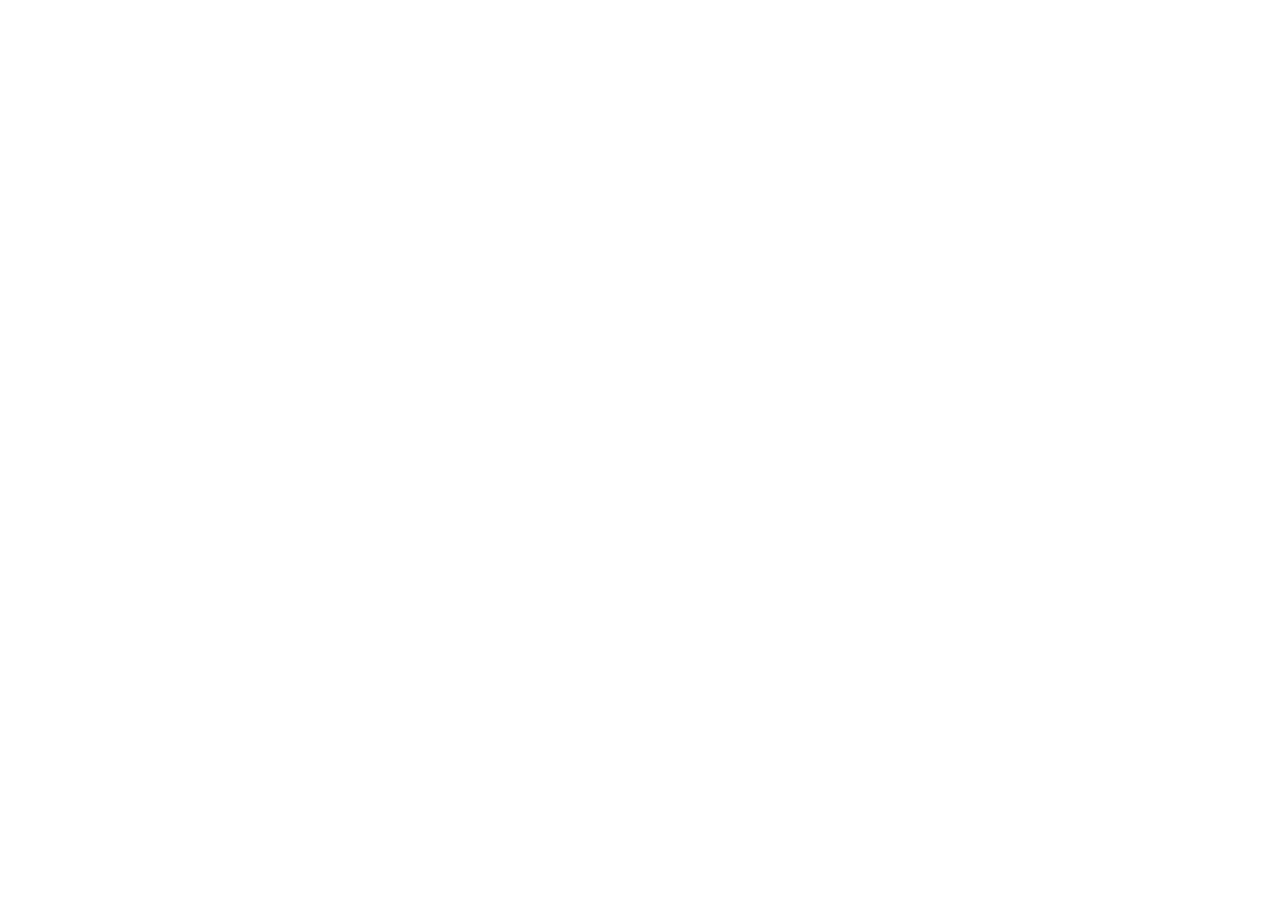
==== oss_cursor/index.html @ c86c6e90 "feat: add initial HTML structure for custom cursor project" ====
<!doctype html>
<html lang="en">
  <head>
    <meta charset="UTF-8" />
    <meta name="viewport" content="width=device-width, initial-scale=1.0" />
    <title>OSS CURSOR</title>
  </head>
  <body>
    <div id="main">
      <div id="cursor"></div>
    </div>
    <script src="https://cdnjs.cloudflare.com/ajax/libs/gsap/3.15.0/gsap.min.js"></script>
    <script src="script.js"></script>
  </body>
</html>
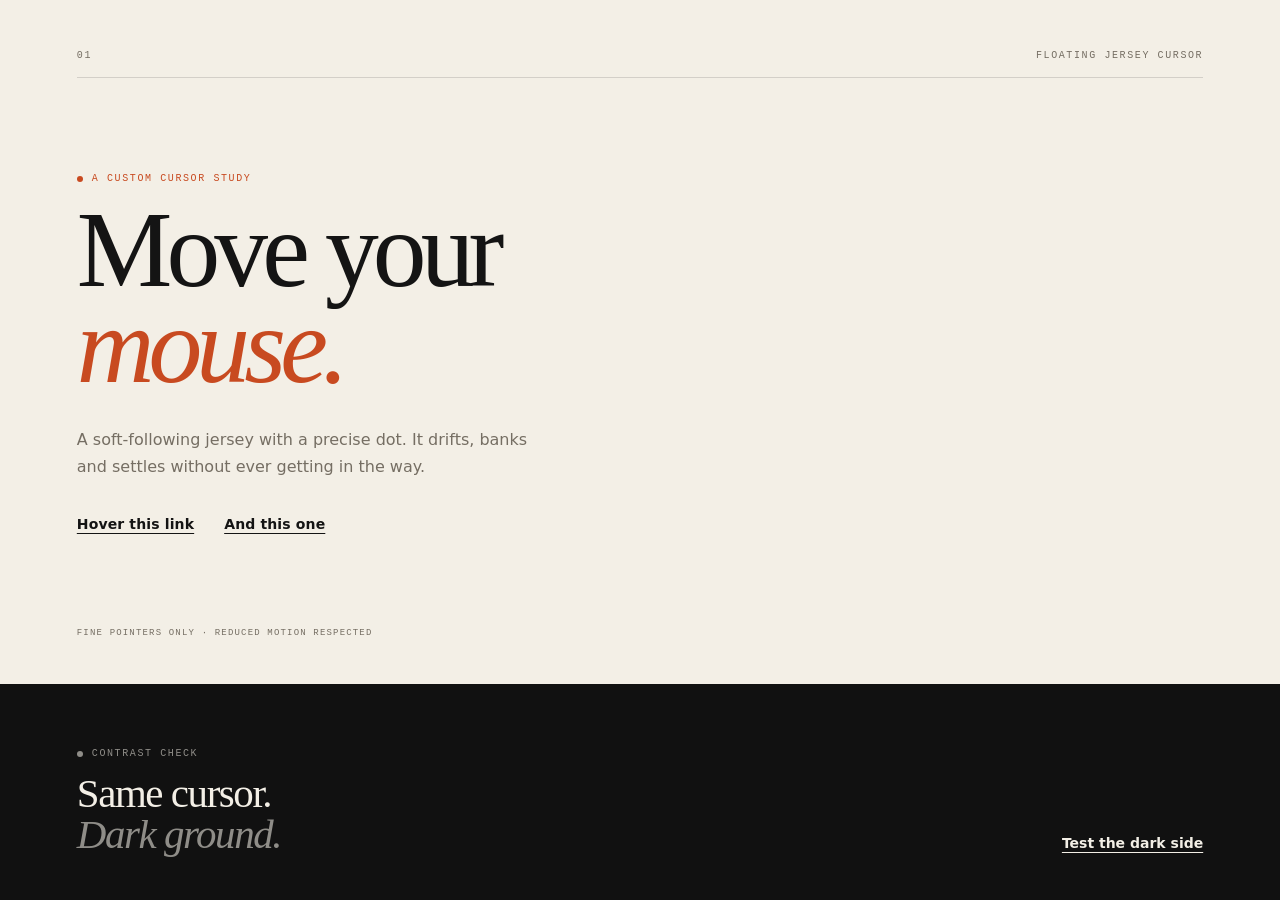
==== commit 282a75f1: "feat: add custom jersey floating cursor implementations" ====
--- a/oss_cursor/index.html
+++ b/oss_cursor/index.html
@@ -3,13 +3,64 @@
   <head>
     <meta charset="UTF-8" />
     <meta name="viewport" content="width=device-width, initial-scale=1.0" />
-    <title>OSS CURSOR</title>
+    <meta
+      name="description"
+      content="A smooth floating jersey custom cursor with a precise dot, soft spring motion and accessible fallbacks."
+    />
+    <title>Floating Jersey Cursor</title>
+    <link rel="stylesheet" href="style.css" />
   </head>
   <body>
-    <div id="main">
-      <div id="cursor"></div>
+    <main class="page">
+      <section class="light-panel" aria-labelledby="page-title">
+        <header class="meta">
+          <span>01</span>
+          <span>Floating jersey cursor</span>
+        </header>
+
+        <div class="intro">
+          <p class="eyebrow">A custom cursor study</p>
+          <h1 id="page-title">Move your <em>mouse.</em></h1>
+          <p class="lede">
+            A soft-following jersey with a precise dot. It drifts, banks and
+            settles without ever getting in the way.
+          </p>
+          <nav class="links" aria-label="Cursor test links">
+            <a href="#" data-cursor="View">Hover this link</a>
+            <a href="#">And this one</a>
+          </nav>
+        </div>
+
+        <p class="note">Fine pointers only · Reduced motion respected</p>
+      </section>
+
+      <section class="dark-panel" aria-label="Dark background cursor test">
+        <div class="dark-top">
+          <p class="eyebrow">Contrast check</p>
+          <p class="dark-title">Same cursor.<br /><span>Dark ground.</span></p>
+        </div>
+        <a href="#" data-cursor="View">Test the dark side</a>
+      </section>
+    </main>
+
+    <div class="cursor" id="cursor" aria-hidden="true">
+      <div class="cursor__shirt" id="cursor-shirt">
+        <div class="cursor__float" id="cursor-float">
+          <img
+            class="cursor__image"
+            id="cursor-image"
+            src="shirt.png"
+            width="400"
+            height="375"
+            alt=""
+            draggable="false"
+          />
+        </div>
+      </div>
+      <span class="cursor__dot" id="cursor-dot"></span>
+      <span class="cursor__label" id="cursor-label"></span>
     </div>
-    <script src="https://cdnjs.cloudflare.com/ajax/libs/gsap/3.15.0/gsap.min.js"></script>
+
     <script src="script.js"></script>
   </body>
 </html>
--- a/oss_cursor/style.css
+++ b/oss_cursor/style.css
@@ -0,0 +1,389 @@
+:root {
+  --paper: #f3efe6;
+  --ink: #141414;
+  --muted: #756e63;
+  --line: rgba(20, 20, 20, 0.14);
+  --accent: #c84a20;
+  --accent-light: #ff9a70;
+  --dark: #111111;
+  --dark-muted: rgba(243, 239, 230, 0.56);
+  --pad: clamp(24px, 6vw, 96px);
+  --serif: "Iowan Old Style", "Palatino Linotype", "Book Antiqua", Palatino,
+    Georgia, serif;
+  --sans: "Segoe UI", ui-sans-serif, system-ui, -apple-system,
+    BlinkMacSystemFont, Arial, sans-serif;
+  --mono: "SFMono-Regular", Consolas, "Liberation Mono", Menlo, monospace;
+}
+
+*,
+*::before,
+*::after {
+  box-sizing: border-box;
+}
+
+html {
+  background: var(--paper);
+  color-scheme: light;
+}
+
+body {
+  margin: 0;
+  min-height: 100svh;
+  overflow-x: clip;
+  background: var(--paper);
+  color: var(--ink);
+  font-family: var(--sans);
+  -webkit-font-smoothing: antialiased;
+  text-rendering: optimizeLegibility;
+}
+
+::selection {
+  background: var(--ink);
+  color: var(--paper);
+}
+
+a {
+  color: inherit;
+  text-decoration-line: underline;
+  text-decoration-thickness: 1px;
+  text-underline-offset: 0.28em;
+}
+
+a:focus-visible {
+  outline: 2px solid currentColor;
+  outline-offset: 5px;
+}
+
+.page {
+  min-height: 100svh;
+  display: grid;
+  grid-template-rows: minmax(0, 1fr) auto;
+}
+
+.light-panel {
+  min-height: 0;
+  padding: clamp(22px, 4vw, 56px) var(--pad) clamp(26px, 3.5vw, 44px);
+  display: grid;
+  grid-template-rows: auto 1fr auto;
+  gap: clamp(32px, 5vw, 56px);
+}
+
+.meta {
+  display: flex;
+  align-items: center;
+  justify-content: space-between;
+  gap: 24px;
+  padding-bottom: 16px;
+  border-bottom: 1px solid var(--line);
+  color: var(--muted);
+  font-family: var(--mono);
+  font-size: 10px;
+  font-weight: 500;
+  letter-spacing: 0.16em;
+  line-height: 1;
+  text-transform: uppercase;
+}
+
+.meta span:last-child {
+  text-align: right;
+}
+
+.intro {
+  align-self: center;
+  max-width: 880px;
+  padding: clamp(12px, 3vw, 36px) 0;
+}
+
+.eyebrow {
+  display: flex;
+  align-items: center;
+  gap: 9px;
+  margin: 0 0 18px;
+  color: var(--accent);
+  font-family: var(--mono);
+  font-size: 10px;
+  font-weight: 500;
+  letter-spacing: 0.16em;
+  line-height: 1;
+  text-transform: uppercase;
+}
+
+.eyebrow::before {
+  content: "";
+  width: 6px;
+  height: 6px;
+  flex: 0 0 auto;
+  border-radius: 50%;
+  background: currentColor;
+}
+
+h1 {
+  max-width: 10ch;
+  margin: 0 0 clamp(22px, 3vw, 32px);
+  font-family: var(--serif);
+  font-size: clamp(3.5rem, 8.4vw, 7.4rem);
+  font-weight: 500;
+  letter-spacing: -0.055em;
+  line-height: 0.9;
+  text-wrap: balance;
+}
+
+h1 em {
+  color: var(--accent);
+  font-weight: 400;
+}
+
+.lede {
+  max-width: 46ch;
+  margin: 0 0 clamp(26px, 3vw, 36px);
+  color: var(--muted);
+  font-size: clamp(15px, 1.25vw, 18px);
+  line-height: 1.65;
+}
+
+.links {
+  display: flex;
+  flex-wrap: wrap;
+  gap: 12px 30px;
+}
+
+.links a {
+  font-size: 14px;
+  font-weight: 600;
+  letter-spacing: 0.01em;
+  transition: color 180ms ease;
+}
+
+.links a:hover,
+.dark-panel > a:hover {
+  color: var(--accent);
+}
+
+.note {
+  margin: 0;
+  color: var(--muted);
+  font-family: var(--mono);
+  font-size: 9px;
+  letter-spacing: 0.13em;
+  line-height: 1.4;
+  text-transform: uppercase;
+}
+
+.dark-panel {
+  min-height: clamp(180px, 24svh, 260px);
+  padding: clamp(28px, 3.5vw, 46px) var(--pad);
+  display: flex;
+  flex-wrap: wrap;
+  align-items: flex-end;
+  justify-content: space-between;
+  gap: 28px;
+  background: var(--dark);
+  color: var(--paper);
+}
+
+.dark-panel .eyebrow {
+  margin-bottom: 14px;
+  color: var(--dark-muted);
+}
+
+.dark-title {
+  margin: 0;
+  font-family: var(--serif);
+  font-size: clamp(1.8rem, 3.2vw, 3rem);
+  font-weight: 500;
+  letter-spacing: -0.035em;
+  line-height: 1;
+}
+
+.dark-title span {
+  color: var(--dark-muted);
+  font-style: italic;
+  font-weight: 400;
+}
+
+.dark-panel > a {
+  padding-bottom: 4px;
+  font-size: 14px;
+  font-weight: 600;
+  transition: color 180ms ease;
+}
+
+.dark-panel > a:hover {
+  color: var(--accent-light);
+}
+
+/* --------------------------------------------------------------------------
+   Cursor
+   -------------------------------------------------------------------------- */
+
+.cursor {
+  position: fixed;
+  inset: 0;
+  z-index: 2147483647;
+  visibility: hidden;
+  pointer-events: none;
+}
+
+.cursor.is-visible {
+  visibility: visible;
+}
+
+.cursor__shirt {
+  position: fixed;
+  top: 0;
+  left: 0;
+  z-index: 2;
+  width: clamp(100px, 8.5vw, 130px);
+  opacity: 0;
+  pointer-events: none;
+  perspective: 900px;
+  transform: translate3d(-200px, -200px, 0);
+  transition: opacity 180ms ease;
+  will-change: transform;
+}
+
+.cursor.is-visible .cursor__shirt {
+  opacity: 1;
+}
+
+.cursor__float {
+  display: block;
+  transform-origin: 52% 46%;
+  transform-style: preserve-3d;
+  will-change: transform;
+}
+
+.cursor__image {
+  display: block;
+  width: 100%;
+  height: auto;
+  pointer-events: none;
+  user-select: none;
+  -webkit-user-drag: none;
+  filter: drop-shadow(0 16px 18px rgba(15, 15, 15, 0.18))
+    drop-shadow(0 4px 5px rgba(15, 15, 15, 0.14));
+}
+
+.cursor__dot {
+  position: fixed;
+  top: 0;
+  left: 0;
+  z-index: 3;
+  width: 5px;
+  height: 5px;
+  border-radius: 50%;
+  background: #fff;
+  box-shadow: 0 0 0 1.5px rgba(0, 0, 0, 0.55),
+    0 1px 4px rgba(0, 0, 0, 0.22);
+  pointer-events: none;
+  transform: translate3d(-100px, -100px, 0) translate(-50%, -50%);
+  will-change: transform;
+}
+
+.cursor__label {
+  position: fixed;
+  top: 0;
+  left: 0;
+  z-index: 4;
+  padding: 6px 9px 5px;
+  border-radius: 2px;
+  background: #f6f2e9;
+  color: #121212;
+  box-shadow: 0 0 0 1px rgba(18, 18, 18, 0.16),
+    0 4px 12px rgba(0, 0, 0, 0.12);
+  font-family: var(--mono);
+  font-size: 9px;
+  font-weight: 600;
+  letter-spacing: 0.16em;
+  line-height: 1;
+  text-transform: uppercase;
+  white-space: nowrap;
+  opacity: 0;
+  pointer-events: none;
+  transform: translate3d(-100px, -100px, 0);
+  transition: opacity 120ms ease;
+  will-change: transform;
+}
+
+.cursor__label.is-visible {
+  opacity: 1;
+}
+
+.cursor.is-text .cursor__shirt,
+.cursor.is-text .cursor__dot,
+.cursor.is-text .cursor__label {
+  opacity: 0;
+  transition-duration: 90ms;
+}
+
+/* Only hide the native cursor once the custom cursor is actually active. */
+@media (hover: hover) and (pointer: fine) {
+  html.has-shirt-cursor,
+  html.has-shirt-cursor body,
+  html.has-shirt-cursor a,
+  html.has-shirt-cursor button,
+  html.has-shirt-cursor [role="button"] {
+    cursor: none;
+  }
+
+  html.has-shirt-cursor input,
+  html.has-shirt-cursor textarea,
+  html.has-shirt-cursor select,
+  html.has-shirt-cursor [contenteditable="true"] {
+    cursor: text;
+  }
+}
+
+/* Touch devices keep their native cursor and never see the custom one. */
+@media (hover: none), (pointer: coarse) {
+  .cursor {
+    display: none !important;
+  }
+}
+
+@media (prefers-reduced-motion: reduce) {
+  .cursor {
+    display: none !important;
+  }
+
+  html.has-shirt-cursor,
+  html.has-shirt-cursor body,
+  html.has-shirt-cursor a,
+  html.has-shirt-cursor button,
+  html.has-shirt-cursor [role="button"] {
+    cursor: auto;
+  }
+}
+
+@media print {
+  .cursor {
+    display: none !important;
+  }
+
+  html.has-shirt-cursor * {
+    cursor: auto !important;
+  }
+}
+
+@media (max-width: 720px) {
+  .page {
+    min-height: 100svh;
+  }
+
+  .light-panel {
+    min-height: 78svh;
+    gap: 28px;
+  }
+
+  h1 {
+    font-size: clamp(3.2rem, 15vw, 5rem);
+  }
+
+  .dark-panel {
+    align-items: flex-start;
+  }
+
+  .dark-panel > a {
+    margin-top: 4px;
+  }
+}
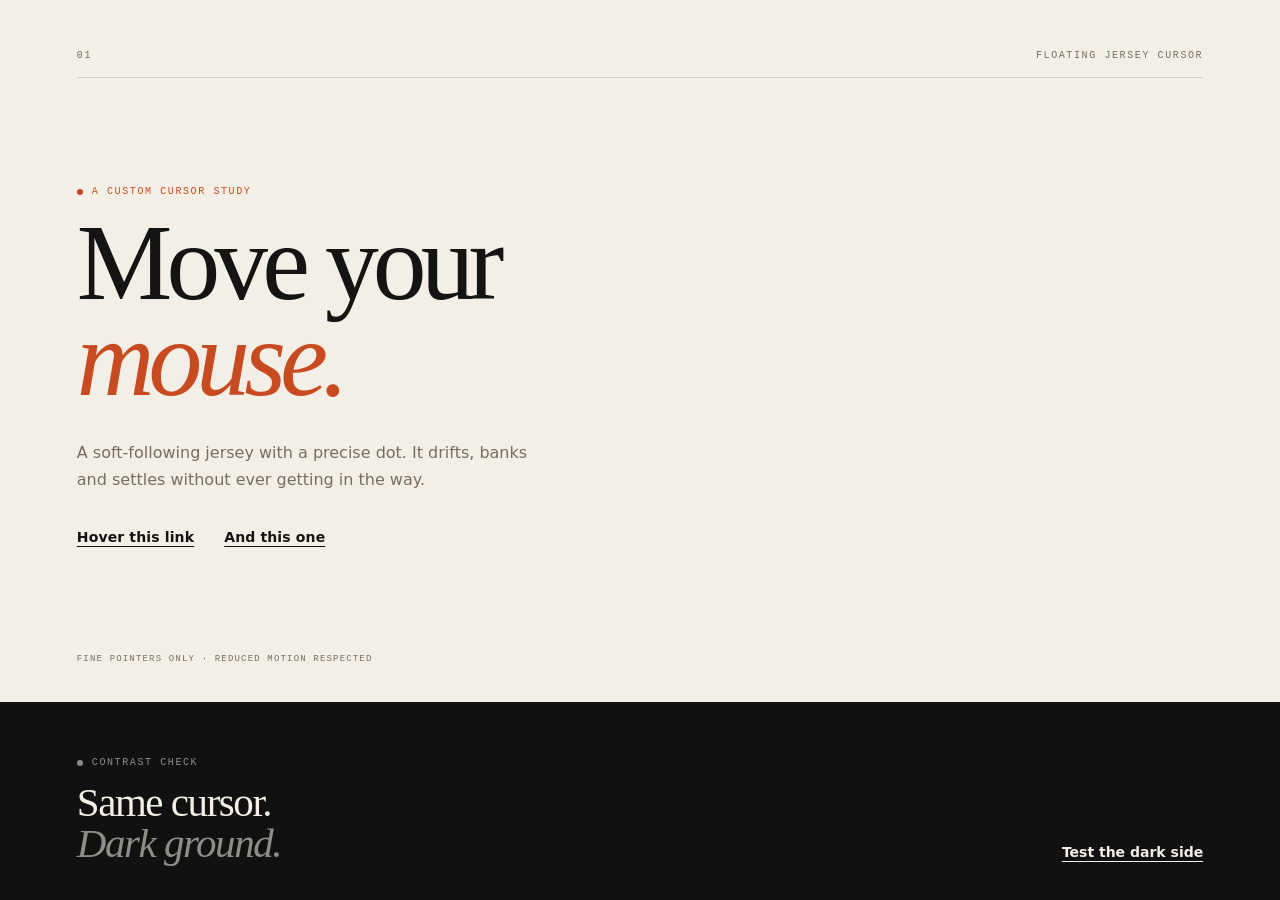
==== commit 30c16b39: "feat: implement smooth floating jersey custom cursor with springs and interactive states" ====
--- a/oss_cursor/index.html
+++ b/oss_cursor/index.html
@@ -7,7 +7,12 @@
       name="description"
       content="A smooth floating jersey custom cursor with a precise dot, soft spring motion and accessible fallbacks."
     />
+    <meta name="theme-color" content="#f3efe6" />
     <title>Floating Jersey Cursor</title>
+    <link
+      rel="icon"
+      href="data:image/svg+xml,%3Csvg xmlns='http://www.w3.org/2000/svg' viewBox='0 0 32 32'%3E%3Crect width='32' height='32' rx='16' fill='%23141414'/%3E%3Ccircle cx='16' cy='16' r='4' fill='%23f3efe6'/%3E%3C/svg%3E"
+    />
     <link rel="stylesheet" href="style.css" />
   </head>
   <body>
@@ -47,9 +52,27 @@
       <div class="cursor__shirt" id="cursor-shirt">
         <div class="cursor__float" id="cursor-float">
           <img
-            class="cursor__image"
+            class="cursor__image cursor__sleeve cursor__sleeve--left"
+            id="cursor-sleeve-left"
+            src="jersey-sleeve-left.png"
+            width="400"
+            height="375"
+            alt=""
+            draggable="false"
+          />
+          <img
+            class="cursor__image cursor__sleeve cursor__sleeve--right"
+            id="cursor-sleeve-right"
+            src="jersey-sleeve-right.png"
+            width="400"
+            height="375"
+            alt=""
+            draggable="false"
+          />
+          <img
+            class="cursor__image cursor__body"
             id="cursor-image"
-            src="shirt.png"
+            src="jersey-body.png"
             width="400"
             height="375"
             alt=""
--- a/oss_cursor/style.css
+++ b/oss_cursor/style.css
@@ -62,7 +62,7 @@
 
 .light-panel {
   min-height: 0;
-  padding: clamp(22px, 4vw, 56px) var(--pad) clamp(26px, 3.5vw, 44px);
+  padding: clamp(22px, 4vw, 56px) var(--pad) clamp(22px, 3vw, 36px);
   display: grid;
   grid-template-rows: auto 1fr auto;
   gap: clamp(32px, 5vw, 56px);
@@ -170,8 +170,8 @@
 }
 
 .dark-panel {
-  min-height: clamp(180px, 24svh, 260px);
-  padding: clamp(28px, 3.5vw, 46px) var(--pad);
+  min-height: clamp(170px, 22svh, 230px);
+  padding: clamp(24px, 3vw, 36px) var(--pad);
   display: flex;
   flex-wrap: wrap;
   align-items: flex-end;
@@ -247,9 +247,12 @@
 }
 
 .cursor__float {
+  position: relative;
   display: block;
   transform-origin: 52% 46%;
   transform-style: preserve-3d;
+  filter: drop-shadow(0 16px 18px rgba(15, 15, 15, 0.18))
+    drop-shadow(0 4px 5px rgba(15, 15, 15, 0.14));
   will-change: transform;
 }
 
@@ -260,8 +263,30 @@
   pointer-events: none;
   user-select: none;
   -webkit-user-drag: none;
-  filter: drop-shadow(0 16px 18px rgba(15, 15, 15, 0.18))
-    drop-shadow(0 4px 5px rgba(15, 15, 15, 0.14));
+}
+
+.cursor__body {
+  position: relative;
+  z-index: 2;
+}
+
+.cursor__sleeve {
+  position: absolute;
+  top: 0;
+  left: 0;
+  z-index: 1;
+  width: 100%;
+  height: 100%;
+  object-fit: fill;
+  will-change: transform;
+}
+
+.cursor__sleeve--left {
+  transform-origin: 11.711% 25.245%;
+}
+
+.cursor__sleeve--right {
+  transform-origin: 72.79% 6.495%;
 }
 
 .cursor__dot {
@@ -318,18 +343,18 @@
 
 /* Only hide the native cursor once the custom cursor is actually active. */
 @media (hover: hover) and (pointer: fine) {
-  html.has-shirt-cursor,
-  html.has-shirt-cursor body,
-  html.has-shirt-cursor a,
-  html.has-shirt-cursor button,
-  html.has-shirt-cursor [role="button"] {
+  html.has-shirt-body,
+  html.has-shirt-body body,
+  html.has-shirt-body a,
+  html.has-shirt-body button,
+  html.has-shirt-body [role="button"] {
     cursor: none;
   }
 
-  html.has-shirt-cursor input,
-  html.has-shirt-cursor textarea,
-  html.has-shirt-cursor select,
-  html.has-shirt-cursor [contenteditable="true"] {
+  html.has-shirt-body input,
+  html.has-shirt-body textarea,
+  html.has-shirt-body select,
+  html.has-shirt-body [contenteditable="true"] {
     cursor: text;
   }
 }
@@ -346,11 +371,11 @@
     display: none !important;
   }
 
-  html.has-shirt-cursor,
-  html.has-shirt-cursor body,
-  html.has-shirt-cursor a,
-  html.has-shirt-cursor button,
-  html.has-shirt-cursor [role="button"] {
+  html.has-shirt-body,
+  html.has-shirt-body body,
+  html.has-shirt-body a,
+  html.has-shirt-body button,
+  html.has-shirt-body [role="button"] {
     cursor: auto;
   }
 }
@@ -360,7 +385,7 @@
     display: none !important;
   }
 
-  html.has-shirt-cursor * {
+  html.has-shirt-body * {
     cursor: auto !important;
   }
 }
